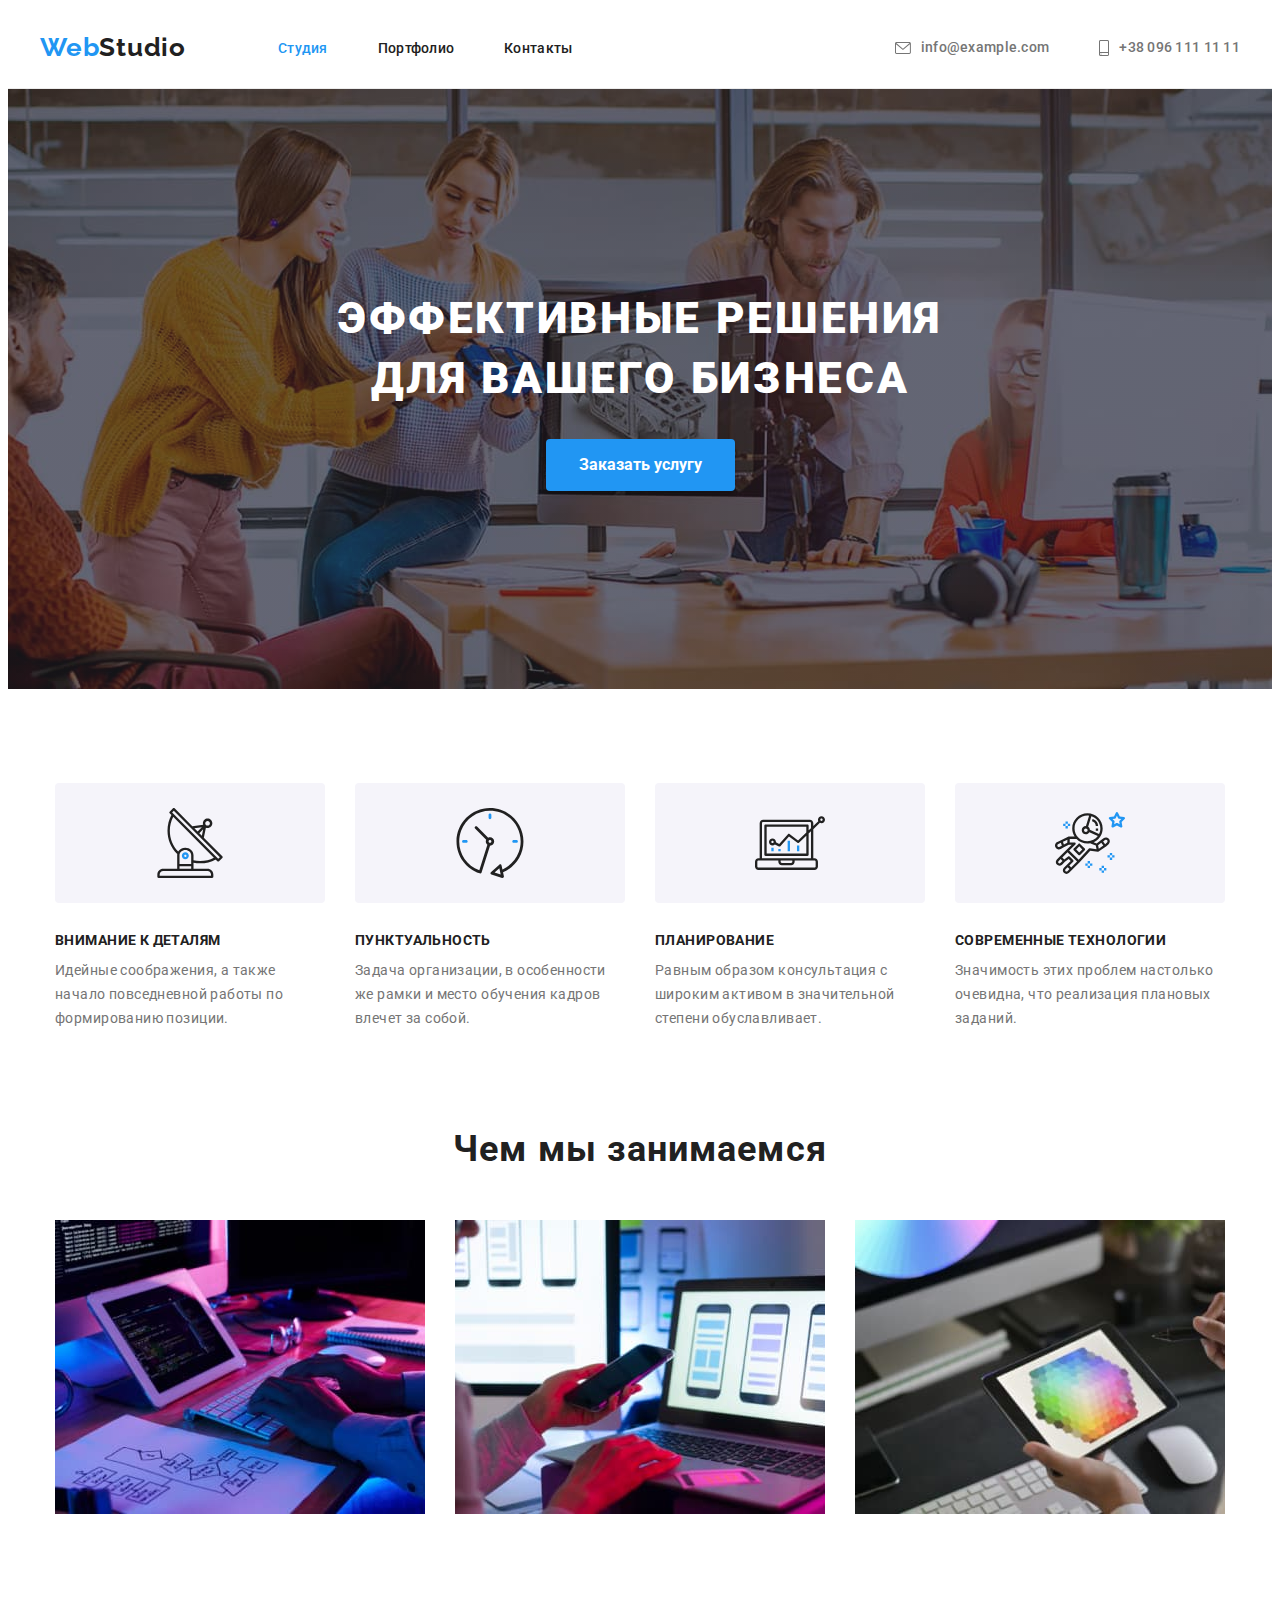
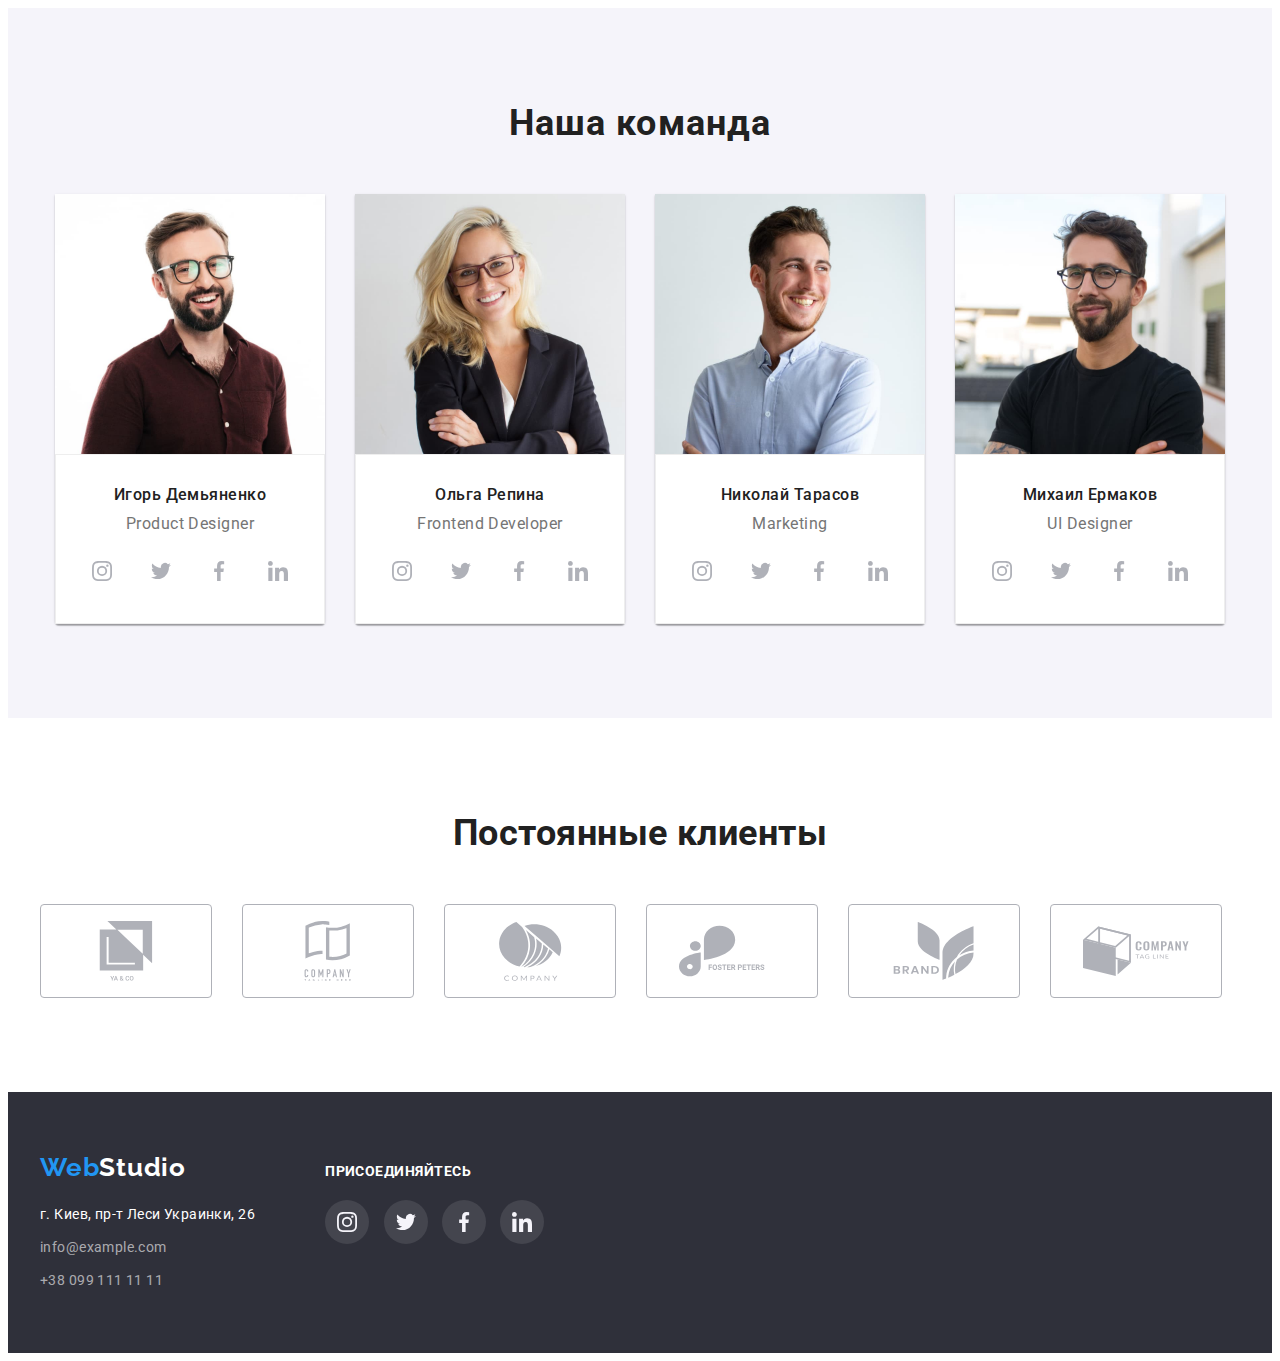
==== index.html @ 962a4deb "перенесла файлы с дз4" ====
<!DOCTYPE html>
<html lang="ru">
<head>
    <meta charset="UTF-8">
    <meta http-equiv="X-UA-Compatible" content="IE=edge">
    <meta name="viewport" content="width=device-width, initial-scale=1.0">
    <title>Document</title>
    <link rel="preconnect" href="https://fonts.googleapis.com">
    <link rel="preconnect" href="https://fonts.gstatic.com" crossorigin>
    <link href="https://fonts.googleapis.com/css2?family=Raleway:wght@700&family=Roboto:wght@400;500;700;900&display=swap" rel="stylesheet">
    <link rel="stylesheet" href="https://cdnjs.cloudflare.com/ajax/libs/modern-normalize/1.1.0/modern-normalize.min.css" integrity="sha512-wpPYUAdjBVSE4KJnH1VR1HeZfpl1ub8YT/NKx4PuQ5NmX2tKuGu6U/JRp5y+Y8XG2tV+wKQpNHVUX03MfMFn9Q==" crossorigin="anonymous" referrerpolicy="no-referrer" />
    <link rel="stylesheet" href="./css/style.css">
</head>
<body class="body">
    <header class="page-header">
        <div class="container header">
            <nav class="site-nav">
                <a href="/index.html" class="logo">
              <span class="logo-first">Web</span>Studio
               </a>
               <ul class="site-nav link">
                <li class="item"> <a href="#" class="link active">Студия</a></li>
                <li class="item"> <a href="./portfolio.html" class="link">Портфолио</a></li>
                <li class="item"> <a href="#" class="link">Контакты</a></li>
               </ul>

                <ul class="contact-info link">
                    <li class="item"> 
                        <a href="mailto:info@example.com" class="link mail">
                            <svg class="icon-envelope" width="16" height="12">
                                <use  href="./images/icons.svg#icon-envelope" ></use>
                            </svg>
                            info@example.com
                        </a>    
                    </li>

                    <li class="item">
                        <a href="tel:+380991111111" class="link telephone">
                            <svg class="icon-smartphone" width="10" height="16">
                                <use href="./images/icons.svg#icon-smartphone"></use>
                            </svg>
                                +38 096 111 11 11
                        </a>
                    </li>
                </ul>
            </nav>
              
        </div>       
    </header>

    <main>
        <div class="overlay">
            <section class="section hero">
                <h1 class="hero-title">Эффективные решения <br> для вашего бизнеса</h1>
                <p>
                    <button class="hero-button">Заказать услугу</button>
                </p>
            </section>
        </div>

        
            <section class="section our-advantages">
                <div class="container">
                    <h2 hidden>Наши сильные стороны</h2>
                    <ul class="container advantages">
                        <li>
                            <div class="icon-space">
                              <svg width="70" height="70">
                                <use class="icon-space-item" href="./images/icons.svg#icon-antenna"></use>
                              </svg>
                            </div>   
                            <h2 class="advantages-title">Внимание к деталям</h2>
                            <p class="advantages-text">Идейные соображения, а также начало повседневной работы по формированию позиции.</p>
                        </li>

                        <li>
                            <div class="icon-space">
                                <svg width="70" height="70">
                                    <use href="./images/icons.svg#icon-clock"></use>
                                </svg>
                            </div>
                            <h2 class="advantages-title">Пунктуальность</h2>
                            <p class="advantages-text">Задача организации, в особенности же рамки и место обучения кадров влечет за собой.</p>
                        </li>

                        <li>
                            <div class="icon-space">
                                <svg width="70" height="70">
                                    <use href="./images/icons.svg#icon-diagram"></use>
                                </svg>
                            </div>
                            <h2 class="advantages-title">Планирование</h2>
                            <p class="advantages-text">Равным образом консультация с широким активом в значительной степени обуславливает.</p>
                        </li>

                        <li>
                            <div class="icon-space">
                                <svg width="70" height="70">
                                    <use href="./images/icons.svg#icon-astronaut"></use>
                                </svg>
                            </div>
                            <h2 class="advantages-title">Современные технологии</h2>
                            <p class="advantages-text">Значимость этих проблем настолько очевидна, что реализация плановых заданий.</p>
                        </li>
                    </ul>

                </div>
        </section>
                      
        
        <section class="section about-company">
            <div class="container">
                <h2 class="about-us">Чем мы занимаемся</h2>
              <ul class="container about-us">
                  <li class="item-activity">
                      <img src="./images/whatwedo1.jpg" alt="Работа за пк" width=370>
                  </li>

                  <li class="item-activity">
                      <img src="./images/whatwedo2.jpg" alt="Работа за пк с телефоном" width=370>
                  </li>

                  <li class="item-activity">
                    <img src="./images/whatwedo3.jpg" alt="Планшет в руках" width=370>
                  </li>
              </ul> 
           </div>    
        </section>
    
    
        <section class="section-team">
            <div class="container">
                <h2 class="our-team">Наша команда</h2>
              <ul class="container list-team">
                <li class="employees">
                    <img class="item-photo" src="./images/teamIhor.jpg" alt="фото Игорь" width=270 class="team-photo">
                    <div class="team-card">
                        <h3 class="team-name">Игорь Демьяненко</h3>
                        <p lang="en" class="team-position">Product Designer</p>
                        <ul>
                            <li class="item-link-social">
                                <a class="button-icon-social-team" href="#" aria-label="Instagram">
                                     <svg class="icon-socials" width="20" height="20">
                                         <use href="./images/icons.svg#icon-instagram"></use>
                                     </svg>
                                </a>
                            </li>
             
                            <li class="item-link-social">
                                <a class="button-icon-social-team" href="#" aria-label="Twitter">
                                     <svg class="icon-socials" width="20" height="20">
                                         <use href="./images/icons.svg#icon-twitter"></use>
                                     </svg>
                                </a>
                            </li>
             
                            <li class="item-link-social">
                                <a class="button-icon-social-team" href="#" class="facebook" aria-label="Facebook">
                                    <svg class="icon-socials" width="20" height="20">
                                       <use href="./images/icons.svg#icon-facebook"></use>
                                    </svg>
                                </a>
                            </li>
             
                            <li class="item-link-social">
                                <a class="button-icon-social-team" href="#" aria-label="LinkedIn">
                                    <svg class="icon-socials" width="20" height="20">
                                       <use href="./images/icons.svg#icon-linkedin"></use>
                                    </svg>
                                </a>
                            </li>
                        </ul>
                    </div>
                    
                </li>

                <li class="employees">
                    <img class="item-photo" src="./images/teamOlga.jpg" alt="фото Ольга" width=270 class="team-photo">
                    <div class="team-card">
                        <h3 class="team-name">Ольга Репина</h3>
                        <p lang="en" class="team-position">Frontend Developer</p> 
                        <ul class="social-list">
                            <li class="item-link-social">
                                <a class="button-icon-social-team" href="#" aria-label="Instagram">
                                     <svg class="icon-socials" width="20" height="20">
                                         <use href="./images/icons.svg#icon-instagram"></use>
                                     </svg>
                                </a>
                            </li>
             
                            <li class="item-link-social">
                                <a class="button-icon-social-team" href="#" aria-label="Twitter">
                                     <svg class="icon-socials" width="20" height="20">
                                         <use href="./images/icons.svg#icon-twitter"></use>
                                     </svg>
                                </a>
                            </li>
             
                            <li class="item-link-social">
                                <a class="button-icon-social-team" href="#" class="facebook" aria-label="Facebook">
                                    <svg class="icon-socials" width="20" height="20">
                                       <use href="./images/icons.svg#icon-facebook"></use>
                                    </svg>
                                </a>
                            </li>
             
                            <li class="item-link-social">
                                <a class="button-icon-social-team" href="#" aria-label="LinkedIn">
                                    <svg class="icon-socials" width="20" height="20">
                                       <use href="./images/icons.svg#icon-linkedin"></use>
                                    </svg>
                                </a>
                            </li>
                        </ul>  
                    </div>
                </li>

                <li class="employees">
                    <img class="item-photo" src="./images/teamNikolai.jpg" alt="фото Николай" width=270 class="team-photo">
                    <div class="team-card">
                        <h3 class="team-name">Николай Тарасов</h3>
                        <p lang="en" class="team-position">Marketing</p>
                        <ul class="social-list">
                            <li class="item-link-social">
                                <a class= "button-icon-social-team" href="#" aria-label="Instagram">
                                     <svg class="icon-socials" width="20" height="20">
                                         <use href="./images/icons.svg#icon-instagram"></use>
                                     </svg>
                                </a>
                            </li>
             
                            <li class="item-link-social">
                                <a class="button-icon-social-team"href="#" aria-label="Twitter">
                                     <svg class="icon-socials" width="20" height="20">
                                         <use href="./images/icons.svg#icon-twitter"></use>
                                     </svg>
                                </a>
                            </li>
             
                            <li class="item-link-social">
                                <a class="button-icon-social-team" href="#" class="facebook" aria-label="Facebook">
                                    <svg class="icon-socials" width="20" height="20">
                                       <use href="./images/icons.svg#icon-facebook"></use>
                                    </svg>
                                </a>
                            </li>
             
                            <li class="item-link-social">
                                <a class="button-icon-social-team" href="#" aria-label="LinkedIn">
                                    <svg class="icon-socials" width="20" height="20">
                                       <use href="./images/icons.svg#icon-linkedin"></use>
                                    </svg>
                                </a>
                            </li>
                        </ul>
                    </div>
                    
                </li>
                <li class="employees">
                    <img class="item-photo" src="./images/teamMihail.jpg" alt="фото Михаил" width=270 class="team-photo">
                    <div class="team-card">
                        <h3 class="team-name">Михаил Ермаков</h3>
                        <p lang="en" class="team-position">UI Designer</p>
                        <ul class="social-list">
                            <li class="item-link-social">
                                <a class="button-icon-social-team" href="#" aria-label="Instagram">
                                     <svg class="icon-socials" width="20" height="20">
                                         <use href="./images/icons.svg#icon-instagram"></use>
                                     </svg>
                                </a>
                            </li>
             
                            <li class="item-link-social">
                                <a class="button-icon-social-team" href="#" aria-label="Twitter">
                                     <svg class="icon-socials" width="20" height="20">
                                         <use href="./images/icons.svg#icon-twitter"></use>
                                     </svg>
                                </a>
                            </li>
             
                            <li class="item-link-social">
                                <a class="button-icon-social-team" href="#" class="facebook" aria-label="Facebook">
                                    <svg class="icon-socials" width="20" height="20">
                                       <use href="./images/icons.svg#icon-facebook"></use>
                                    </svg>
                                </a>
                            </li>
             
                            <li class="item-link-social">
                                <a class="button-icon-social-team" href="#" aria-label="LinkedIn">
                                    <svg class="icon-socials" width="20" height="20">
                                       <use href="./images/icons.svg#icon-linkedin"></use>
                                    </svg>
                                </a>
                            </li>
                        </ul>
                    </div>
                    
                </li>
              </ul>   
           </div>
        </section>

        <section class="section our-clients">
            <div class="container ">
                <h2 class="clients-title">Постоянные клиенты</h2>
                <ul class="clients-list">
                    <li class="btn-clients">
                        <a class="item-clients" href="#">
                            <svg width="106" height="60">
                                <use class="btn-icon-clients" href="./images/icons.svg#icon-client_1"></use>
                            </svg>
                        </a>
                    </li>

                    <li class="btn-clients">
                        <a class="item-clients" href="#">
                            <svg width="106" height="60">
                                <use class="btn-icon-clients" href="./images/icons.svg#icon-client_2"></use>
                            </svg>
                        </a>
                    </li>

                    <li class="btn-clients">
                        <a class="item-clients" href="#">
                            <svg width="106" height="60">
                                <use class="btn-icon-clients" href="./images/icons.svg#icon-client_3"></use>
                            </svg>
                        </a>
                    </li>

                    <li class="btn-clients">
                        <a class="item-clients" href="#">
                            <svg width="106" height="60">
                                <use class="btn-icon-clients" href="./images/icons.svg#icon-client_4"></use>
                            </svg>
                        </a>
                    </li>

                    <li class="btn-clients">
                        <a class="item-clients" href="#">
                            <svg width="106" height="60">
                                <use class="btn-icon-clients" href="./images/icons.svg#icon-client_5"></use>
                            </svg>
                        </a>
                    </li>

                    <li class="btn-clients">
                        <a class="item-clients" href="#">
                            <svg  width="106" height="60">
                                <use class="btn-icon-clients" href="./images/icons.svg#icon-client_6"></use>
                            </svg>
                        </a>
                    </li>
                </ul>  
            </div>
        </section>

    </main>

    <footer class="section-footer">
        <div class="container">
            <ul class="footer-content">
                <li class="footer-address">
                    <a href="/index.html" class="logo-footer">
                        <span class="logo-first">Web</span><span class="logo-second">Studio</span>
                    </a>
            
                   <address class="address">
                        <p class="address-physical">г. Киев, пр-т Леси Украинки, 26</p>
                        <ul class="list">
                           <li class="item-footer">
                               <a href="mailto:info@example.com" class="mail-footer">info@example.com</a>
                           </li>
                           <li class="item-footer">
                               <a href="tel:+380991111111" class="telephone-footer">+38 099 111 11 11</a>
                           </li>    
                        </ul>
                   </address>  
                </li>

                <li class="footer-address">
                    <h2 class="joinus-title">присоединяйтесь</h2>
                    <ul>
                        <li class="item-link-social">
                           <a class="button-icon-social" href="#" aria-label="Instagram">
                               <svg  width="20" height="20">
                                 <use href="./images/icons.svg#icon-instagram"></use>
                               </svg>
                           </a>
                        </li>

                       <li class="item-link-social">
                           <a class="button-icon-social" href="#" aria-label="Twitter">
                              <svg  width="20" height="20">
                                 <use href="./images/icons.svg#icon-twitter"></use>
                              </svg>
                           </a>
                       </li>

                       <li class="item-link-social">
                            <a class="button-icon-social" href="#" aria-label="Facebook">
                              <svg  width="20" height="20">
                                 <use href="./images/icons.svg#icon-facebook"></use>
                              </svg>
                          </a>
                      </li>

                      <li class="item-link-social">
                           <a class="button-icon-social" href="#" aria-label="LinkedIn">
                               <svg  width="20" height="20">
                                  <use href="./images/icons.svg#icon-linkedin"></use>
                             </svg>
                          </a>
                     </li>
                   </ul>
               </li>
            </ul>
    </footer>    
</body>
</html>
---- css/style.css ----
:root {
  --background-color: rgb(255, 255, 255);
  --title-text-color: #212121;
  --accent-color: #2196f3;
  --paragraph-color: #757575;
  --backgr-color-team: #f5f4fa;
  --main-font: 'Roboto', 'sans-serif';
  --logo-font: 'Raleway', 'sans-serif';
  --card-set-gap: 30px;
}

body {
  color: var(--title-text-color);
  font-family: var(--main-font);
  letter-spacing: 0.03em;
}

/*---------Page 1 ----------Header*/

/*--------------Navigation------------------*/

ul {
  list-style-type: none;
  padding: 0;
  margin: 0;
}

li a {
  padding: 0;
  margin: 0;
  text-decoration: none;
}

h1,
h2,
h3,
h4,
h5,
h6,
p {
  margin: 0;
  padding: 0;
}

img {
  display: block;
}

.section {
  padding-top: 94px;
  padding-bottom: 94px;
}

.logo {
  font-family: var(--logo-font);
  width: 145px;
  height: 31px;
  font-weight: 700;
  font-size: 26px;
  line-height: 1.19;
  letter-spacing: 0.03em;
  text-decoration: none;
  color: var(--title-text-color);
  padding-top: 24px;
  padding-bottom: 25px;
  margin-right: 93px;
}

.logo-first {
  font-family: var(--logo-font);
  color: var(--accent-color);
}

.logo-second {
  font-family: var(--logo-font);
  color: var(--background-color);
}

/*----------------Utilites--------------*/

.container {
  width: 1200px;
  padding: 0 15px;
  margin-left: auto;
  margin-right: auto;
}

.link {
  font-weight: 500;
  font-size: 14px;
  line-height: 16px;
  letter-spacing: 0.02em;
  color: var(--title-text-color);
}


/*--------------Header nav + contacts--------------*/

.page-header {
  border-bottom: 1px solid #ECECEC;
}


.site-nav {
  display: flex;
}

.site-nav .item + .item {
  margin-left: 50px;
}

.site-nav.link {
  display: flex;
  padding-top: 32px;
  padding-bottom: 32px;

  font-family: inherit;
  text-decoration: none;
}

.site-nav .link:hover,
.site-nav .link:focus {
  color: var(--accent-color);
}

.active {
  color: var(--accent-color);
}

.contact-info {
  margin-left: auto;
}

.contact-info.link {
  display: flex;
  align-items: center;
}

.contact-info.link .mail {
  margin-left: auto;
}

.mail,
.telephone {
  font-weight: 500;
  font-size: 14px;
  line-height: 1.14;
  letter-spacing: 0.02em;
  color: var(--paragraph-color);
}



/*--------icons header---------------*/

.icon-envelope,
.icon-smartphone {
  fill: #757575; 
  margin-right: 10px;
  align-items: center;
}

.link.mail:hover .icon-envelope,
.link.mail:focus .icon-envelope,
.link.telephone:hover .icon-smartphone,
.link.telephone:focus .icon-smartphone {
  fill: var(--accent-color)
}

.link.mail,
.link.telephone {
  display: flex;
  align-items: center;
}

.envelope-mail {
  justify-content: center;
  align-items: center;
}


/*------------Герой-------------------*/

.hero {
  text-align: center;
  padding-top: 200px;
  padding-bottom: 200px;
}

.hero-title {
  margin-bottom: 30px;
  font-weight: 900;
  font-size: 44px;
  line-height: 1.36;
  text-align: center;
  letter-spacing: 0.06em;
  text-transform: uppercase;
  color: var(--background-color);
}

.hero-button {
  display: inline-block;
  font-family: var(--main-font);
  background: var(--accent-color);
  color: var(--background-color);
  background: #2196F3;
  box-shadow: 0px 4px 4px rgba(0, 0, 0, 0.15);
  font-weight: bold;
  font-size: 16px;
  line-height: 1.88;
  padding: 10px 32px;
  border-radius: 4px;
  align-items: center;
  border: 1px solid transparent;
}

.hero-button:hover,
.hero-button:focus {
  cursor: pointer;
  background: #188CE8;
}

.section.our-advantages {
  padding-bottom: 0;
}

.overlay {
  max-width: 1600px;
  height: 600px; 
  margin-left: auto;
  margin-right: auto;
  background-image: linear-gradient(
    to right,
     rgba(47, 48, 58, 0.4),
     rgba(47, 48, 58, 0.4)
      ), 
    url(../images/hero-image.jpg); 
  background-size: cover; 
  background-position: center;
  background-color: #C4C4C4;
  
}

/*------------------Наши преимущества----------------*/

.advantages-title {
  margin-bottom: 10px;
  font-family: var(--main-font);
  font-weight: 700;
  font-size: 14px;
  line-height: 1.14;
  letter-spacing: 0.03em;
  text-transform: uppercase;
  color: var(--title-text-color);
}



.icon-space {
  display: flex;
  width: 270px;
  height: 120px;
  margin-right: 30px;
  margin-bottom: 30px;
  background-color: #F5F4FA;
  justify-content: center;
  align-items: center;
  border-radius: 4px;
  
}

.icon-space-item {
  background-position: center;
}

.icon-advantages{
  
  margin-bottom: 30px;
}

.advantages-text {
  width: 270px;
  height: 75px;
  font-family: var(--main-font);
  font-weight: 400;
  font-size: 14px;
  line-height: 1.71;
  letter-spacing: 0.03em;
  color: var(--paragraph-color);
}

.container.advantages {
  display: flex;
  margin-top: o;
  margin-left: -30px: 
}

.container.about-us {
  display: flex;
  padding-top: 0;
  margin-bottom: 0;
}

.about-us .item-activity + .item-activity {
  margin-left: 30px;
}

.about-us {
  margin-top: 0;
  text-align: center;
}

.section-team {
  background-color: var(--backgr-color-team);
  padding-top: 94px;
  padding-bottom: 94px;
}

/* ----------------Наша команда-------------------*/

.container.team {
  background-color: var(--backgr-color-team);
  text-align: center;
}

.list-team {
  display: flex;
}

.about-us,
.our-team {
  font-weight: 700;
  font-size: 36px;
  line-height: 1.17;
  letter-spacing: 0.03em;
  margin-bottom: 50px;
}

.list-team .employees + .employees {
  margin-left: 30px;
}

.employees {
  box-shadow: 0px 1px 3px rgba(0, 0, 0, 0.12), 0px 1px 1px rgba(0, 0, 0, 0.14), 0px 2px 1px rgba(0, 0, 0, 0.2);
  border-radius: 0px 0px 4px 4px;
}

.employees,
.our-team {
  text-align: center;
}

.team-card {
  padding-top: 30px;
  padding-bottom: 30px;
  border: 1px solid #eeeeee;
  background-color: var(--background-color); 
}

.team-name {
  margin-bottom: 10px;
  font-weight: 500;
  font-size: 16px;
  line-height: 1.19;
}

.team-position {
  font-size: 16px;
  line-height: 1.19;
  color: var(--paragraph-color);
  margin-bottom: 16px;
}


.button-icon-social-team {
  display: flex;
  fill: #AFB1B8;
  width: 44px; 
  height: 44px;
  border-radius: 50%;
  background-repeat: no-repeat;
  justify-content: center;
  align-items: center;
  cursor: pointer;

}

.button-icon-social-team:hover,
.button-icon-social-team:focus {
  background-color: var(--accent-color);
}


.button-icon-social-team:hover .icon-socials,
.button-icon-social-team:focus .icon-socials{
  fill: var(--background-color); 
  
}

/*---------------------Наши клиенты--------------------*/

.section.our-clients {
 width: 100%;

}

.clients-title {
  width: 100%;
  margin-bottom: 50px;
  text-align: center;
  font-weight: 700;
  font-size: 36px;
  line-height: 1.17;
}

.clients-list {
  display: flex;
}
 

.btn-clients:not(:first-child) {
  margin-left: 30px;
}


.item-clients {
  display: flex;
  width: 170px;
  height: 92px;
  justify-content: center;
  align-items: center;
  background-color: var(--background-color);
  fill: #AFB1B8;
  border-radius: 4px;
  border: 1px solid #AFB1B8;
  cursor: pointer;
}

.btn-icon-clients {
  display: flex;
  width: 100%;
  height: 100%;
  justify-content: center;
  align-items: center;

}

.item-clients:hover,
.item-clients:focus {
  fill: var(--accent-color);
  border-color: var(--accent-color);
}


.button-clients:first-child {
  margin-left: 0;
}


/*-----------------Footer---------------------*/

.section-footer {
  display: flex;
  background: #2f303a;
  color: var(--background-color);
  padding-top: 60px;
  padding-bottom: 60px;
}

.logo-footer {
  display: inline-block;
  margin-bottom: 20px;
  font-family: var(--logo-font);
  font-weight: 700;
  font-size: 26px;
  line-height: 1.19;
  letter-spacing: 0.03em;
  text-decoration: none;
  color: #fff;
}


.address {
  font-style: inherit;
  font-size: 14px;
  line-height: 1.71;
  letter-spacing: 0.03em;
}

.address-physical {
  margin-bottom: 9px;
}

.item-footer:not(:last-child) {
  margin-bottom: 9px;
}

.mail-footer,
.telephone-footer {
  color: rgba(255, 255, 255, 0.6);
  margin-bottom: 9px;
}

.telephone-footer {
  margin-bottom: 0;
}

.footer-content {
  display: flex;
  align-items: baseline;
}

.footer-address {
  margin-left: 70px;

}
.footer-address:first-child {
  margin-left: 0;
}

.join-us {
  margin-right: auto; 
  margin-bottom: 20px;

}

.item-link-social {
  display: inline-block;
  margin-left: 10px;
  border-radius: 50%;
}

.button-icon-social {
  display: flex;
  fill: var(--backgr-color-team); 
  width: 44px; 
  height: 44px;
  background-color: rgba(255, 255, 255, 0.1);
  border-radius: 50%;
  background-repeat: no-repeat;
  justify-content: center;
  align-items: center;
  cursor: pointer;
}

.button-icon-social:hover,
.button-icon-social:focus {
  background-color: var(--accent-color);
}

.item-link-social:first-child {
  margin-left: 0;
}

.joinus-title {
  text-transform: uppercase;
  margin-bottom: 20px;
  font-weight: 700;
  font-size: 14px;
  line-height: 1.14;
}



.item-link-social:first-child {
  margin-left: 0; 
}



/*-----------------Page 2-----------------*/

/*-----------Фильтр------------*/

.container.list-filtr {
  display: flex;
  text-align: center;
  margin-bottom: 50px;
}

.filtr {
  padding: 6px 22px;
  font-family: var(--main-font);
  background: #f5f4fa;
  font-weight: 500;
  font-size: 16px;
  line-height: 1.63;
  text-align: center;
  letter-spacing: 0.03em;
  color: var(--title-text-color);
  border-radius: 4px;
  border: 1px solid transparent;
}

.filtr:hover,
.filtr:focus {
  color: var(--background-color);
  background: var(--accent-color);
  cursor: pointer;
  box-shadow: 0px 3px 1px rgba(0, 0, 0, 0.1), 0px 1px 2px rgba(0, 0, 0, 0.08),
  0px 2px 2px rgba(0, 0, 0, 0.12);
}

.container.list-filtr {
  justify-content: center;
}

.item-button {
  display: inline-block;
  text-align: center;
  margin-left: 8px;
  min-width: 73px;
  font-family: var(--main-font);
  font-weight: 500;
  font-size: 16px;
  line-height: 1.88;
  border-radius: 4px;
  align-items: center;
  border: 1px solid transparent;
}

.item-button:first-child {
  margin-left: 0;
}

/*------------Наши проекты-------------*/

.list-projects {
  display: flex;
  flex-wrap: wrap;
  margin-left: calc(-1 * var(--card-set-gap));
  margin-top: calc(-1 * var(--card-set-gap));
}

.list-projects > .item-project {
  flex-basis: calc(100% / 3 - var(--card-set-gap));
  margin-left: var(--card-set-gap);
  margin-top: var(--card-set-gap);
  cursor: pointer;
}

.item-project:hover,
.item-project:focus {
  box-shadow: 0px 1px 1px rgba(0, 0, 0, 0.12), 0px 4px 4px rgba(0, 0, 0, 0.06), 1px 4px 6px rgba(0, 0, 0, 0.16);
}

.project-name {
  font-weight: 700;
  font-size: 18px;
  line-height: 2;
  letter-spacing: 0.06em;
}

.project-type {
  font-size: 16px;
  line-height: 1.88;
  letter-spacing: 0.03em;
  color: var(--paragraph-color);
  margin-top: 4px;
}

.card-content {
  padding: 20px 24px;
  border: 1px solid #eeeeee;
}
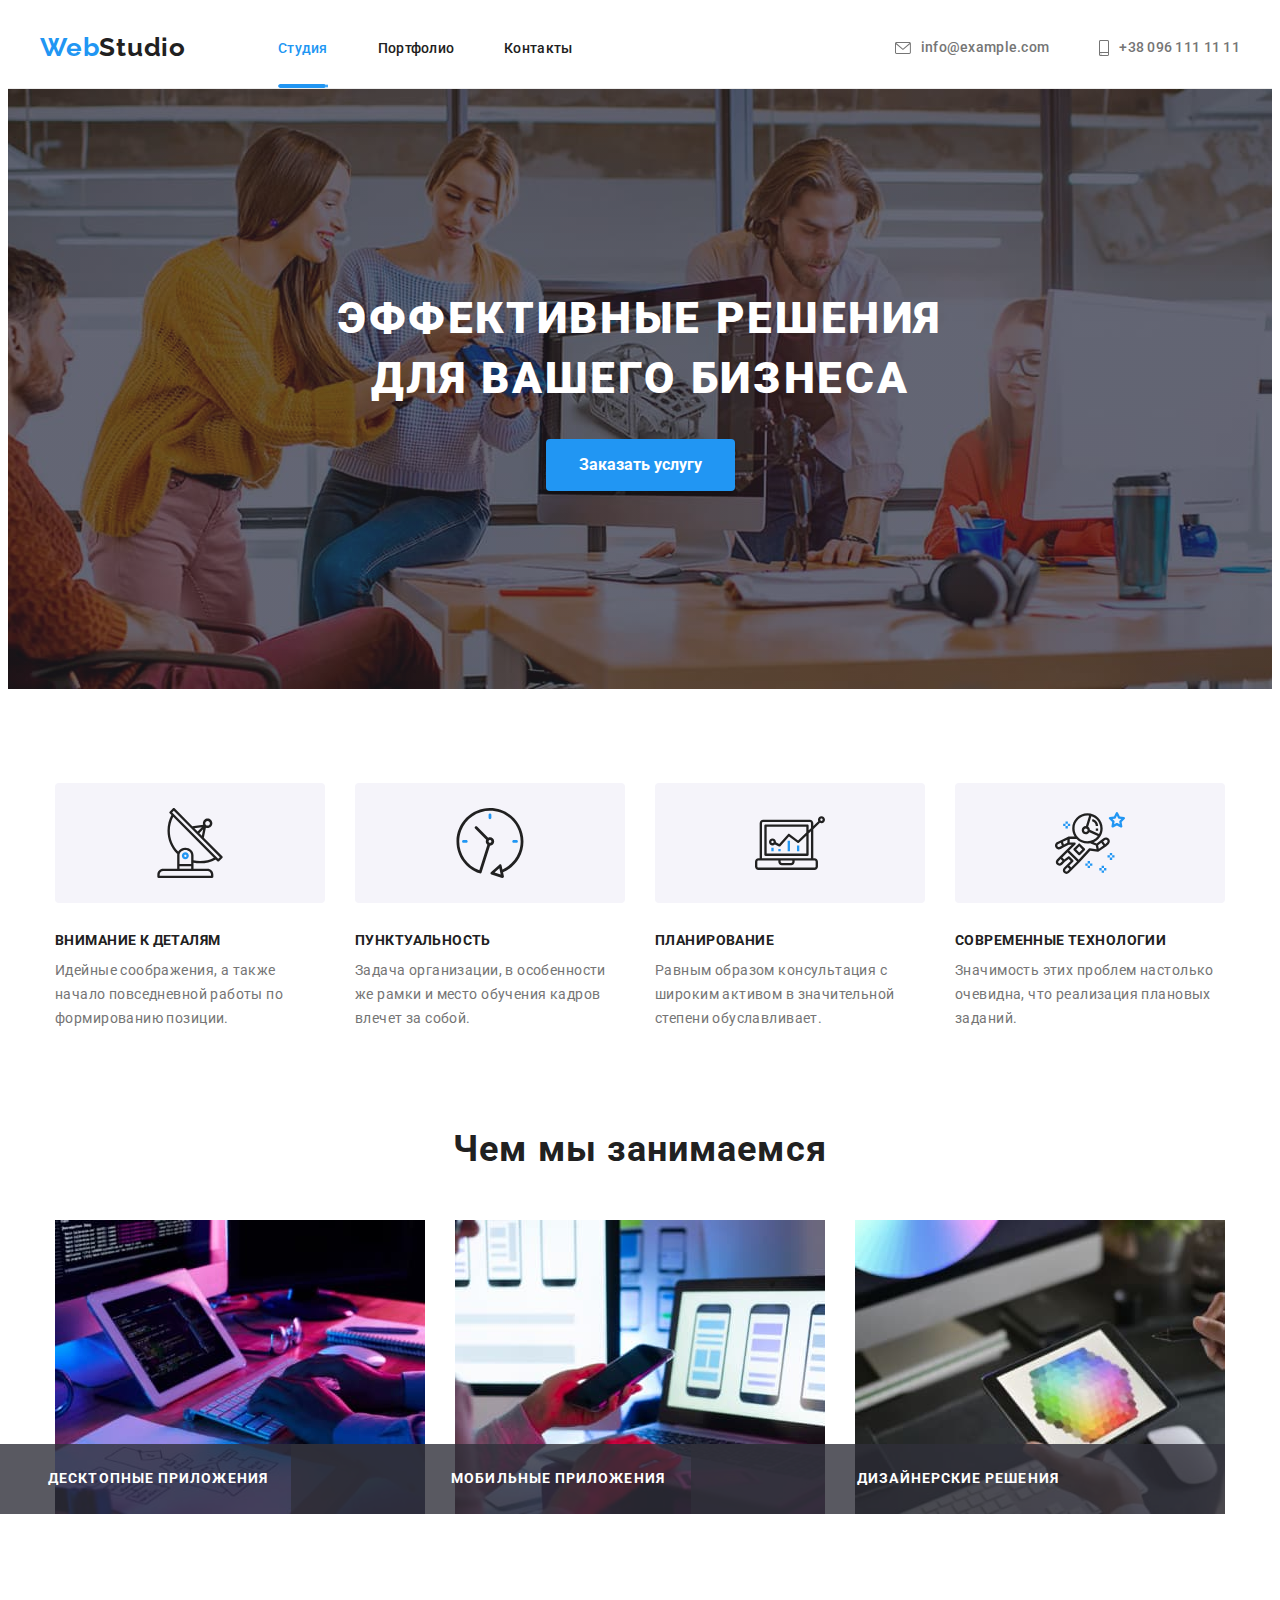
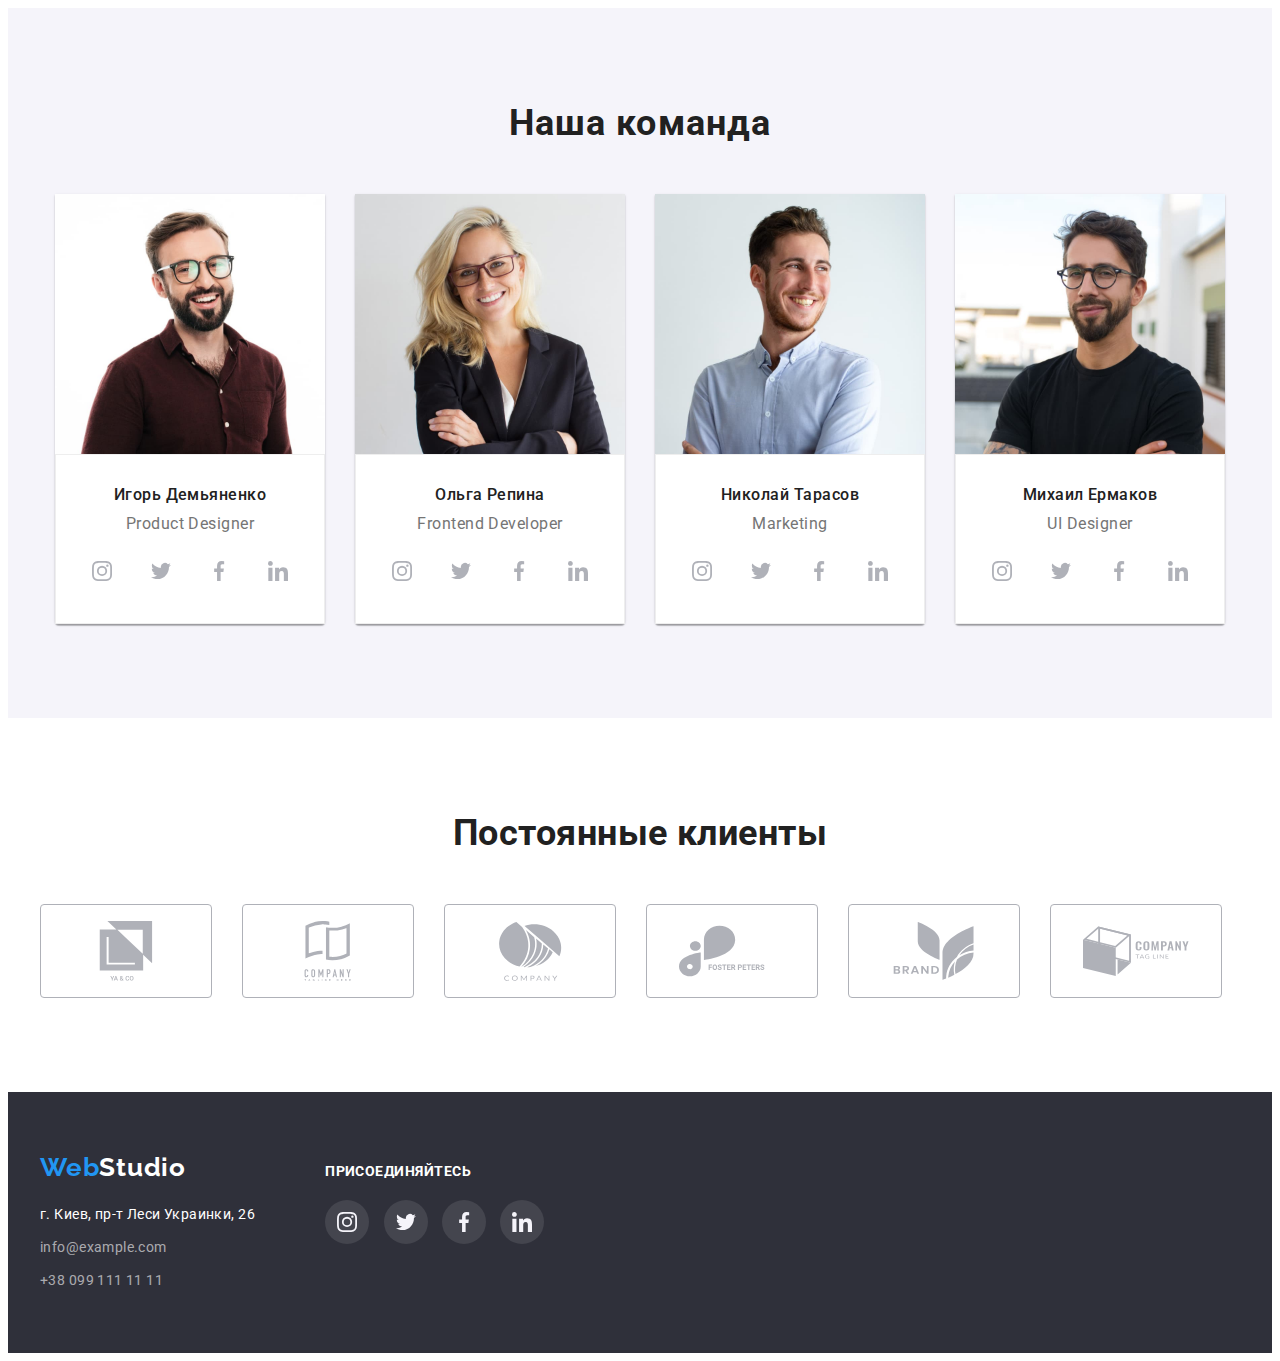
==== commit 9af6a536: "коммит 1" ====
--- a/index.html
+++ b/index.html
@@ -19,7 +19,7 @@
               <span class="logo-first">Web</span>Studio
                </a>
                <ul class="site-nav link">
-                <li class="item"> <a href="#" class="link active">Студия</a></li>
+                <li class="item"><a href="#" class="link active">Студия</a></li>
                 <li class="item"> <a href="./portfolio.html" class="link">Портфолио</a></li>
                 <li class="item"> <a href="#" class="link">Контакты</a></li>
                </ul>
@@ -53,7 +53,18 @@
             <section class="section hero">
                 <h1 class="hero-title">Эффективные решения <br> для вашего бизнеса</h1>
                 <p>
-                    <button class="hero-button">Заказать услугу</button>
+                    <button class="hero-button" data-modal-open>Заказать услугу</button>
+
+                    <div class="backdrop is-hidden" data-modal>
+                        <div class="modal">
+                            <p></p>
+                            <button class="button-close" data-modal-close>
+                                <svg class="icon-close-button" width="18" height="18">
+                                    <use href="./images/icons.svg#icon-close-button"></use>
+                                </svg>
+                            </button>
+                        </div>
+                    </div>
                 </p>
             </section>
         </div>
@@ -113,15 +124,26 @@
                 <h2 class="about-us">Чем мы занимаемся</h2>
               <ul class="container about-us">
                   <li class="item-activity">
-                      <img src="./images/whatwedo1.jpg" alt="Работа за пк" width=370>
+                      <div class="activity-list">
+                         <img src="./images/whatwedo1.jpg" alt="Работа за пк" width=370>
+                         <h3 class="activity-title">Десктопные приложения</h3>
+                      </div>
+                      
                   </li>
 
                   <li class="item-activity">
-                      <img src="./images/whatwedo2.jpg" alt="Работа за пк с телефоном" width=370>
+                      <div class="activity-list">
+                         <img src="./images/whatwedo2.jpg" alt="Работа за пк с телефоном" width=370>
+                         <h3 class="activity-title">Мобильные приложения</h3>
+                      </div>
                   </li>
 
                   <li class="item-activity">
-                    <img src="./images/whatwedo3.jpg" alt="Планшет в руках" width=370>
+                      <div class="activity-list">
+                         <img src="./images/whatwedo3.jpg" alt="Планшет в руках" width=370>
+                         <h3 class="activity-title">Дизайнерские решения</h3>
+                      </div>
+                    
                   </li>
               </ul> 
            </div>    
@@ -416,7 +438,8 @@
                    </ul>
                </li>
             </ul>
-    </footer>    
+    </footer> 
+    <script src="./js/modal.js"></script>   
 </body>
 </html>
 
--- a/css/style.css
+++ b/css/style.css
@@ -111,6 +111,7 @@
 
 .site-nav.link {
   display: flex;
+  position: relative;
   padding-top: 32px;
   padding-bottom: 32px;
 
@@ -121,10 +122,34 @@
 .site-nav .link:hover,
 .site-nav .link:focus {
   color: var(--accent-color);
+  transition-duration: 250ms;
+  transition-timing-function: cubic-bezier(0.4, 0, 0.2, 1); 
 }
 
 .active {
   color: var(--accent-color);
+}
+
+.linehover {
+  position: relative;
+
+}
+
+.link.active {
+  width: 100%;
+}
+
+.link.active::after {
+  content:'';
+  display: block;
+  position: absolute;
+  width: 100%;
+  bottom: 0;
+  width: 50px;
+  height: 4px;
+  background-image: url(../images/linehover.svg);
+  fill: var(--accent-color);
+  border-radius: 2px; 
 }
 
 .contact-info {
@@ -164,7 +189,9 @@
 .link.mail:focus .icon-envelope,
 .link.telephone:hover .icon-smartphone,
 .link.telephone:focus .icon-smartphone {
-  fill: var(--accent-color)
+  fill: var(--accent-color);
+  transition-duration: 250ms;
+  transition-timing-function: cubic-bezier(0.4, 0, 0.2, 1); 
 }
 
 .link.mail,
@@ -218,6 +245,56 @@
 .hero-button:focus {
   cursor: pointer;
   background: #188CE8;
+  transition-duration: 250ms;
+  transition-timing-function: cubic-bezier(0.4, 0, 0.2, 1); 
+}
+
+.backdrop {
+  position: fixed;
+  width: 100%;
+  height: 100%;
+  background: rgba(0, 0, 0, 0.2);
+  left: 0px;
+  top: 0px;
+}
+
+.backdrop.is-hidden {
+  visibility: hidden;
+  opacity: 0;
+  pointer-events: none; 
+}
+
+.modal {
+  position: absolute;
+  width: 528px;
+  height: 581px;
+  left: 50%;
+  top: 50%;
+  transform: translate(-50%, -50%);
+  background-color: var(--background-color);
+  box-shadow: 0px 1px 3px rgba(0, 0, 0, 0.12), 0px 1px 1px rgba(0, 0, 0, 0.14), 0px 2px 1px rgba(0, 0, 0, 0.2);
+  border-radius: 4px;
+
+}
+
+.button-close {
+  position: absolute;
+  top: 8px;
+  right: 8px;
+  width: 30px;
+  height: 30px;
+  padding: 0;
+  border-radius: 50%;
+  background: #FFFFFF;
+  border: 1px solid rgba(0, 0, 0, 0.1);
+}
+
+.icon-close-button {
+  display: flex;
+  margin: 0 auto;
+  justify-content: center;
+  align-items: center;
+
 }
 
 .section.our-advantages {
@@ -310,13 +387,36 @@
   text-align: center;
 }
 
+.activity-list {
+  position: relative;
+  
+}
+
+.activity-title {
+  position: absolute;
+  bottom: 0;
+  right: 0;
+  width: 100%;
+  padding: 27px 82px;
+  white-space: nowrap;
+  text-transform: uppercase;
+  color: var(--background-color);
+  font-weight: 700;
+  font-size: 14px;
+  line-height: 1.14;
+  justify-content: center;
+  text-align: center;
+  background: rgba(47, 48, 58, 0.8);
+}
+
+/* ----------------Наша команда-------------------*/
+
 .section-team {
   background-color: var(--backgr-color-team);
   padding-top: 94px;
   padding-bottom: 94px;
 }
 
-/* ----------------Наша команда-------------------*/
 
 .container.team {
   background-color: var(--backgr-color-team);
@@ -388,12 +488,16 @@
 .button-icon-social-team:hover,
 .button-icon-social-team:focus {
   background-color: var(--accent-color);
+  transition-duration: 250ms;
+  transition-timing-function: cubic-bezier(0.4, 0, 0.2, 1); 
 }
 
 
 .button-icon-social-team:hover .icon-socials,
 .button-icon-social-team:focus .icon-socials{
   fill: var(--background-color); 
+  transition-duration: 250ms;
+  transition-timing-function: cubic-bezier(0.4, 0, 0.2, 1); 
   
 }
 
@@ -449,6 +553,8 @@
 .item-clients:focus {
   fill: var(--accent-color);
   border-color: var(--accent-color);
+  transition-duration: 250ms;
+  transition-timing-function: cubic-bezier(0.4, 0, 0.2, 1); 
 }
 
 
@@ -546,6 +652,8 @@
 .button-icon-social:hover,
 .button-icon-social:focus {
   background-color: var(--accent-color);
+  transition-duration: 250ms;
+  transition-timing-function: cubic-bezier(0.4, 0, 0.2, 1); 
 }
 
 .item-link-social:first-child {
@@ -599,6 +707,8 @@
   cursor: pointer;
   box-shadow: 0px 3px 1px rgba(0, 0, 0, 0.1), 0px 1px 2px rgba(0, 0, 0, 0.08),
   0px 2px 2px rgba(0, 0, 0, 0.12);
+  transition-duration: 250ms;
+  transition-timing-function: cubic-bezier(0.4, 0, 0.2, 1); 
 }
 
 .container.list-filtr {
@@ -642,6 +752,9 @@
 .item-project:hover,
 .item-project:focus {
   box-shadow: 0px 1px 1px rgba(0, 0, 0, 0.12), 0px 4px 4px rgba(0, 0, 0, 0.06), 1px 4px 6px rgba(0, 0, 0, 0.16);
+  transition-duration: 250ms;
+  transition-timing-function: cubic-bezier(0.4, 0, 0.2, 1); 
+  
 }
 
 .project-name {
@@ -662,4 +775,44 @@
 .card-content {
   padding: 20px 24px;
   border: 1px solid #eeeeee;
-}+}
+
+/*.card:hover .uppertext,
+.card .cart-thumb:hover::before,
+.card:focus .uppertext,
+.card:focus::before{
+  opacity: 1;
+}*/
+
+.cart-thumb {
+  position: relative;
+}
+
+.cart-thumb:hover::before,
+.cart-thumb:hover .uppertext{
+  opacity: 1;
+}
+
+.cart-thumb::before {
+  display: inline-block;
+  content: '';
+  position: absolute;
+  width: 100%;
+  height: 100%;
+  background-color: rgba(33, 150, 243, 0.9);
+  opacity: 0;
+  
+} 
+  
+.uppertext {
+  display: flex;
+  position: absolute;
+  width: 100%;
+  height: 100%;
+  top:50%;
+  left: 50%;
+  transform: translate(-50%, -50%);
+  opacity: 0;
+
+}
+
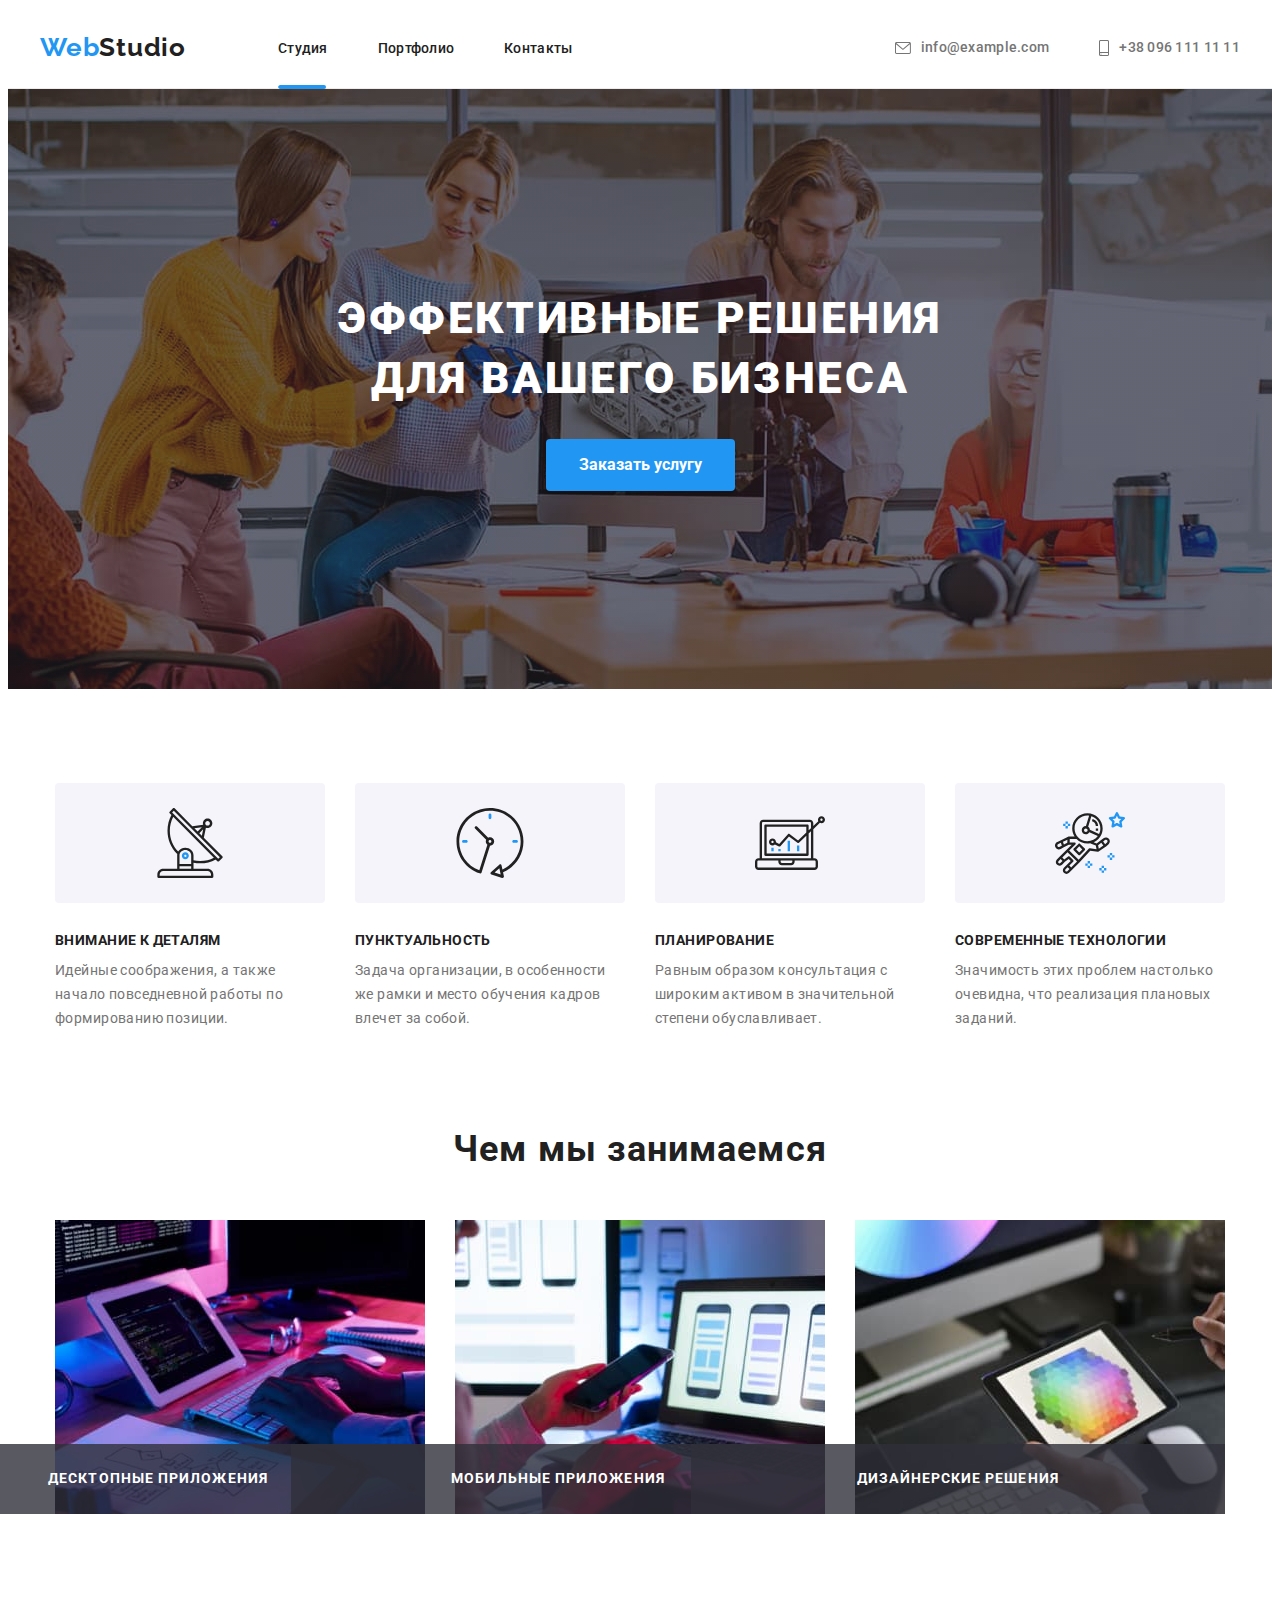
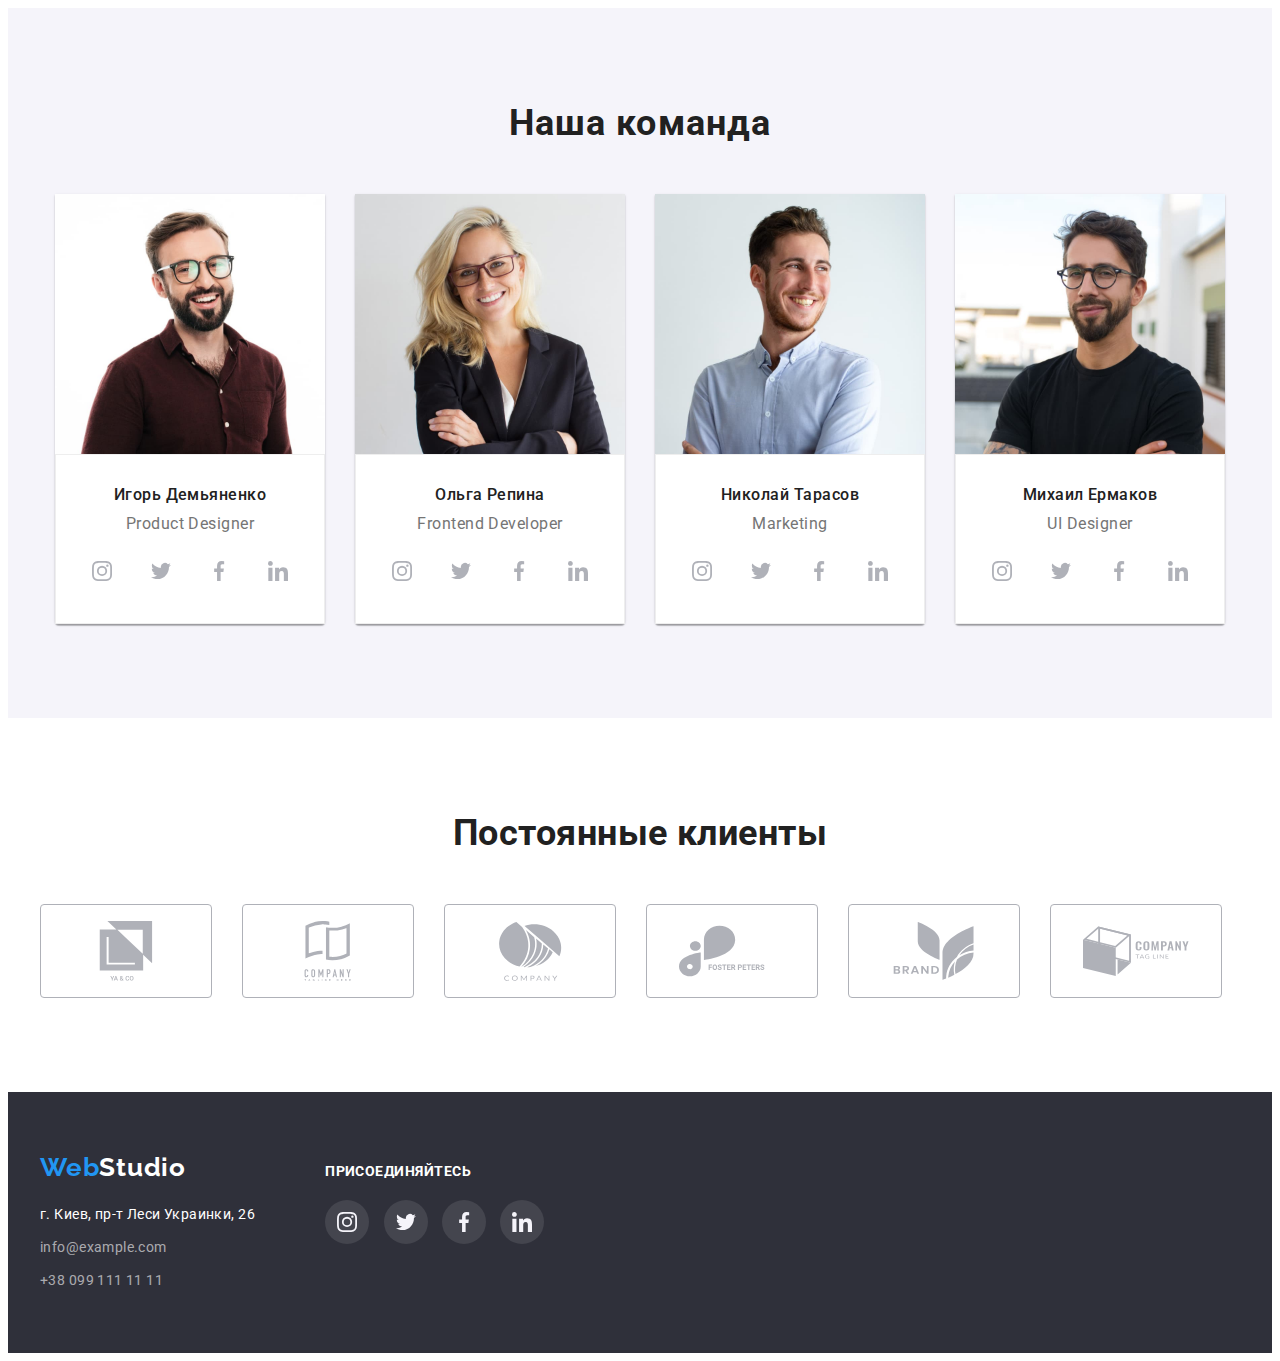
==== commit 8ee71733: "коммит 3" ====
--- a/index.html
+++ b/index.html
@@ -20,8 +20,8 @@
                </a>
                <ul class="site-nav link">
                 <li class="item"><a href="#" class="link active">Студия</a></li>
-                <li class="item"> <a href="./portfolio.html" class="link">Портфолио</a></li>
-                <li class="item"> <a href="#" class="link">Контакты</a></li>
+                <li class="item"><a href="./portfolio.html" class="link">Портфолио</a></li>
+                <li class="item"><a href="#" class="link">Контакты</a></li>
                </ul>
 
                 <ul class="contact-info link">
--- a/css/style.css
+++ b/css/style.css
@@ -7,6 +7,7 @@
   --main-font: 'Roboto', 'sans-serif';
   --logo-font: 'Raleway', 'sans-serif';
   --card-set-gap: 30px;
+  --timing-function: cubic-bezier(0.4, 0, 0.2, 1);
 }
 
 body {
@@ -100,13 +101,8 @@
   border-bottom: 1px solid #ECECEC;
 }
 
-
 .site-nav {
   display: flex;
-}
-
-.site-nav .item + .item {
-  margin-left: 50px;
 }
 
 .site-nav.link {
@@ -117,40 +113,54 @@
 
   font-family: inherit;
   text-decoration: none;
+
+  transition: color 250ms var(--timing-function);
 }
 
 .site-nav .link:hover,
-.site-nav .link:focus {
+.site-nav .link:focus,
+.site-nav .link:active {
   color: var(--accent-color);
-  transition-duration: 250ms;
-  transition-timing-function: cubic-bezier(0.4, 0, 0.2, 1); 
-}
-
-.active {
-  color: var(--accent-color);
-}
-
-.linehover {
+}
+
+.item {
   position: relative;
-
-}
-
-.link.active {
+  display: flex;
+  margin-top: auto;
+  margin-bottom: auto;
+}
+
+.item:not(:first-child) {
+  margin-left: 50px;
+}
+
+
+.link.active::after {
+  content:"";
+  opacity: 1;
+  
+  display: block;
   width: 100%;
-}
-
-.link.active::after {
-  content:'';
-  display: block;
+  height: 4px;
+
   position: absolute;
-  width: 100%;
-  bottom: 0;
-  width: 50px;
-  height: 4px;
+  left: 0;
+  bottom: -33px;
+  
+  background-repeat: no-repeat;
   background-image: url(../images/linehover.svg);
-  fill: var(--accent-color);
+  background-size: contain;
   border-radius: 2px; 
-}
+
+  transition: background-color 250ms var(--timing-function);
+}
+
+/*.link.active:active::after,
+.link.active:hover::after,
+.link.active:focus::after {
+  background-color: var(--accent-color);
+
+}*/
 
 .contact-info {
   margin-left: auto;
@@ -183,6 +193,8 @@
   fill: #757575; 
   margin-right: 10px;
   align-items: center;
+
+  transition: fill 250ms var(--timing-function);
 }
 
 .link.mail:hover .icon-envelope,
@@ -190,8 +202,6 @@
 .link.telephone:hover .icon-smartphone,
 .link.telephone:focus .icon-smartphone {
   fill: var(--accent-color);
-  transition-duration: 250ms;
-  transition-timing-function: cubic-bezier(0.4, 0, 0.2, 1); 
 }
 
 .link.mail,
@@ -227,6 +237,7 @@
 
 .hero-button {
   display: inline-block;
+  padding: 10px 32px;
   font-family: var(--main-font);
   background: var(--accent-color);
   color: var(--background-color);
@@ -235,18 +246,17 @@
   font-weight: bold;
   font-size: 16px;
   line-height: 1.88;
-  padding: 10px 32px;
   border-radius: 4px;
   align-items: center;
   border: 1px solid transparent;
+  cursor: pointer;
+
+  transition: background-color 250ms var(--timing-function);
 }
 
 .hero-button:hover,
 .hero-button:focus {
-  cursor: pointer;
   background: #188CE8;
-  transition-duration: 250ms;
-  transition-timing-function: cubic-bezier(0.4, 0, 0.2, 1); 
 }
 
 .backdrop {
@@ -264,13 +274,21 @@
   pointer-events: none; 
 }
 
+.backdrop.is-hidden .modal {
+  transform: translate(-50%, -50%) scale (1.1);
+}
+
 .modal {
   position: absolute;
+  left: 50%;
+  top: 50%;
+
   width: 528px;
   height: 581px;
-  left: 50%;
-  top: 50%;
-  transform: translate(-50%, -50%);
+  
+  transform: translate(-50%, -50%) scale(1);
+  transition: transform 250ms var(--timing-function);
+  
   background-color: var(--background-color);
   box-shadow: 0px 1px 3px rgba(0, 0, 0, 0.12), 0px 1px 1px rgba(0, 0, 0, 0.14), 0px 2px 1px rgba(0, 0, 0, 0.2);
   border-radius: 4px;
@@ -281,6 +299,10 @@
   position: absolute;
   top: 8px;
   right: 8px;
+
+  justify-content: center;
+  align-items: center;
+
   width: 30px;
   height: 30px;
   padding: 0;
@@ -288,6 +310,8 @@
   background: #FFFFFF;
   border: 1px solid rgba(0, 0, 0, 0.1);
 }
+
+
 
 .icon-close-button {
   display: flex;
@@ -483,13 +507,14 @@
   align-items: center;
   cursor: pointer;
 
+  transition: background-color 250ms var(--timing-function) ;
+
 }
 
 .button-icon-social-team:hover,
 .button-icon-social-team:focus {
   background-color: var(--accent-color);
-  transition-duration: 250ms;
-  transition-timing-function: cubic-bezier(0.4, 0, 0.2, 1); 
+  
 }
 
 
@@ -497,7 +522,7 @@
 .button-icon-social-team:focus .icon-socials{
   fill: var(--background-color); 
   transition-duration: 250ms;
-  transition-timing-function: cubic-bezier(0.4, 0, 0.2, 1); 
+  transition-timing-function: var(--timing-function); 
   
 }
 
@@ -546,15 +571,14 @@
   height: 100%;
   justify-content: center;
   align-items: center;
-
+  
+  transition: fill 250ms var(--timing-function), border-color 250ms var(--timing-function);
 }
 
 .item-clients:hover,
 .item-clients:focus {
   fill: var(--accent-color);
   border-color: var(--accent-color);
-  transition-duration: 250ms;
-  transition-timing-function: cubic-bezier(0.4, 0, 0.2, 1); 
 }
 
 
@@ -647,13 +671,13 @@
   justify-content: center;
   align-items: center;
   cursor: pointer;
+
+  transition: background-color 250ms var(--timing-function);
 }
 
 .button-icon-social:hover,
 .button-icon-social:focus {
   background-color: var(--accent-color);
-  transition-duration: 250ms;
-  transition-timing-function: cubic-bezier(0.4, 0, 0.2, 1); 
 }
 
 .item-link-social:first-child {
@@ -698,17 +722,18 @@
   color: var(--title-text-color);
   border-radius: 4px;
   border: 1px solid transparent;
+  cursor: pointer;
+
+  transition: color 250ms var(--timing-function), background-color 250ms var(--timing-function), box-shadow 250ms var(--timing-function);
 }
 
 .filtr:hover,
 .filtr:focus {
   color: var(--background-color);
-  background: var(--accent-color);
-  cursor: pointer;
+  background-color: var(--accent-color);
   box-shadow: 0px 3px 1px rgba(0, 0, 0, 0.1), 0px 1px 2px rgba(0, 0, 0, 0.08),
   0px 2px 2px rgba(0, 0, 0, 0.12);
-  transition-duration: 250ms;
-  transition-timing-function: cubic-bezier(0.4, 0, 0.2, 1); 
+
 }
 
 .container.list-filtr {
@@ -742,19 +767,70 @@
   margin-top: calc(-1 * var(--card-set-gap));
 }
 
-.list-projects > .item-project {
+.item-project {
   flex-basis: calc(100% / 3 - var(--card-set-gap));
   margin-left: var(--card-set-gap);
   margin-top: var(--card-set-gap);
+
+  overflow: hidden;
+
   cursor: pointer;
+  display: flex;
+  width: 370px;
+  height: 404px;
+  border: 1px solid #EEEEEE; 
+  
+  transition: opacity 250ms var(--timing-function), box-shadow 250ms var(--timing-function) , bottom 250ms var(--timing-function);
 }
 
 .item-project:hover,
 .item-project:focus {
   box-shadow: 0px 1px 1px rgba(0, 0, 0, 0.12), 0px 4px 4px rgba(0, 0, 0, 0.06), 1px 4px 6px rgba(0, 0, 0, 0.16);
-  transition-duration: 250ms;
-  transition-timing-function: cubic-bezier(0.4, 0, 0.2, 1); 
-  
+} 
+
+.card:hover .uppertext,
+.card:focus .uppertext {
+  opacity: 1;
+  transform: translateY(0%);
+}
+
+.card-thumb {
+  position: relative;
+}
+
+.uppertext {
+  
+  opacity: 0;
+
+  width: 100%;
+  height: 100%;
+  padding-top: 63px;
+  padding-bottom: 63px;
+  padding-left: 23px;
+  padding-right: 23px; 
+  
+  position: absolute;
+  top: 0;
+  left: 0;
+  
+  font-family: var(--main-font);
+  font-weight: normal;
+  font-size: 18px;
+  line-height: 1.56;
+  letter-spacing: 0.03em;
+  color: var(--background-color);
+  background-color: rgba(33, 150, 243, 0.9);
+
+  transform: translateY(100%);
+
+  transition: transform 250ms var(--timing-function);
+
+}
+
+.card-content {
+  padding: 20px 24px;
+  border: 1px solid #eeeeee;
+  box-shadow: 0px 1px 1px rgba(0, 0, 0, 0.12), 0px 4px 4px rgba(0, 0, 0, 0.06), 1px 4px 6px rgba(0, 0, 0, 0.16);
 }
 
 .project-name {
@@ -762,6 +838,8 @@
   font-size: 18px;
   line-height: 2;
   letter-spacing: 0.06em;
+  color: var(--title-text-color);
+  
 }
 
 .project-type {
@@ -772,47 +850,8 @@
   margin-top: 4px;
 }
 
-.card-content {
-  padding: 20px 24px;
-  border: 1px solid #eeeeee;
-}
-
-/*.card:hover .uppertext,
-.card .cart-thumb:hover::before,
-.card:focus .uppertext,
-.card:focus::before{
-  opacity: 1;
-}*/
-
-.cart-thumb {
-  position: relative;
-}
-
-.cart-thumb:hover::before,
-.cart-thumb:hover .uppertext{
-  opacity: 1;
-}
-
-.cart-thumb::before {
-  display: inline-block;
-  content: '';
-  position: absolute;
-  width: 100%;
-  height: 100%;
-  background-color: rgba(33, 150, 243, 0.9);
-  opacity: 0;
-  
-} 
-  
-.uppertext {
-  display: flex;
-  position: absolute;
-  width: 100%;
-  height: 100%;
-  top:50%;
-  left: 50%;
-  transform: translate(-50%, -50%);
-  opacity: 0;
-
-}
-
+
+
+
+
+
